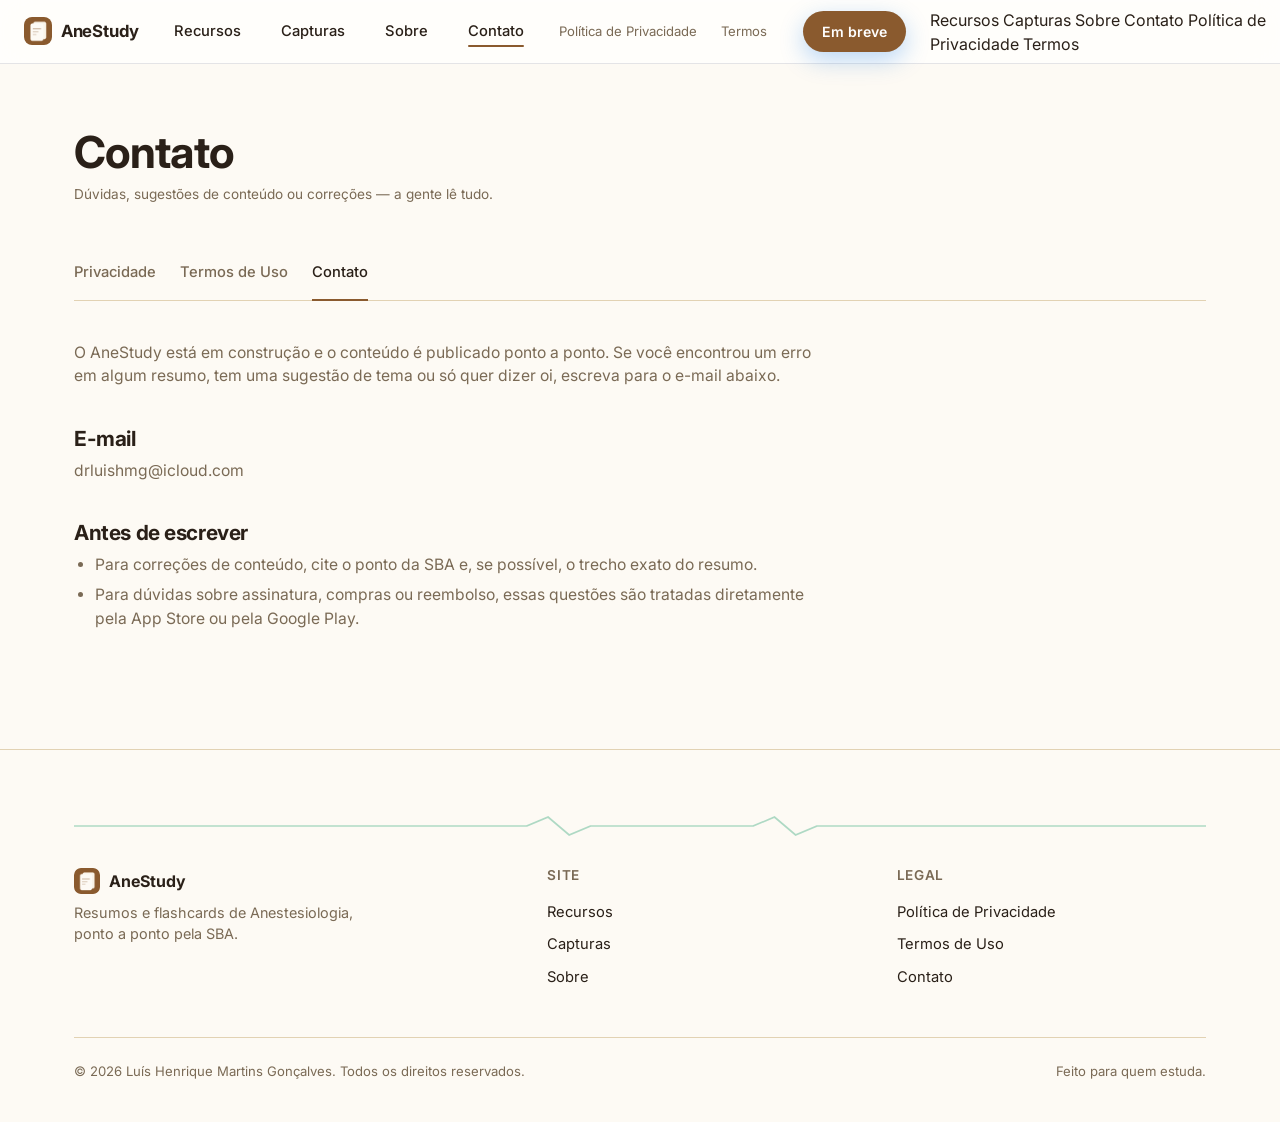
==== contact.html @ 8544f119 "Add files via upload" ====
<!DOCTYPE html>
<html lang="pt-BR">
<head>
<meta charset="UTF-8" />
<meta name="viewport" content="width=device-width, initial-scale=1.0" />
<title>Contato — AneStudy</title>
<meta name="description" content="Fale com o desenvolvedor do AneStudy: dúvidas, sugestões de conteúdo e correções." />
<link rel="canonical" href="https://drluishmg-code.github.io/anestudy/contact.html" />
<meta name="robots" content="index, follow" />

<link rel="icon" type="image/x-icon" href="assets/favicon.ico" />
<link rel="apple-touch-icon" href="assets/apple-touch-icon.png" />
<link rel="manifest" href="manifest.json" />
<meta name="theme-color" content="#8a5a2e" />

<meta property="og:type" content="website" />
<meta property="og:title" content="Contato — AneStudy" />
<meta property="og:description" content="Fale com o desenvolvedor do AneStudy." />
<meta property="og:url" content="https://drluishmg-code.github.io/anestudy/contact.html" />
<meta property="og:locale" content="pt_BR" />

<link rel="preconnect" href="https://fonts.googleapis.com" />
<link rel="preconnect" href="https://fonts.gstatic.com" crossorigin />
<link href="https://fonts.googleapis.com/css2?family=Inter:wght@400;500;600;700;800&family=JetBrains+Mono:wght@500;700&display=swap" rel="stylesheet" />
<link rel="stylesheet" href="style.css" />
</head>
<body>

<a class="visually-hidden" href="#main">Pular para o conteúdo</a>

<header class="site-header">
  <div class="container nav">
    <a href="index.html" class="nav-brand">
      <img src="assets/logo.png" alt="" width="28" height="28" />
      <span>AneStudy</span>
    </a>

    <nav class="nav-links" aria-label="Navegação principal">
      <a href="index.html#recursos">Recursos</a>
      <a href="index.html#capturas">Capturas</a>
      <a href="index.html#sobre">Sobre</a>
      <a href="contact.html" aria-current="page">Contato</a>
    </nav>

    <div class="nav-secondary-links" aria-label="Navegação legal">
      <a href="privacy.html">Política de Privacidade</a>
      <a href="terms.html">Termos</a>
    </div>

    <div class="nav-cta">
      <a href="index.html#download" class="btn btn-primary" style="padding:0.6rem 1.2rem; font-size:0.88rem;">Em breve</a>
      <button class="nav-toggle" aria-label="Abrir menu" aria-expanded="false" aria-controls="navDrawer">
        <span></span><span></span><span></span>
      </button>
    </div>
  </div>

  <div class="nav-drawer" id="navDrawer">
    <a href="index.html#recursos">Recursos</a>
    <a href="index.html#capturas">Capturas</a>
    <a href="index.html#sobre">Sobre</a>
    <a href="contact.html">Contato</a>
    <a href="privacy.html">Política de Privacidade</a>
    <a href="terms.html">Termos</a>
  </div>
</header>

<main id="main">
  <div class="container page-header">
    <h1>Contato</h1>
    <p class="updated-note">Dúvidas, sugestões de conteúdo ou correções — a gente lê tudo.</p>
  </div>

  <div class="container">
    <nav class="legal-nav" aria-label="Navegação legal">
      <a href="privacy.html">Privacidade</a>
      <a href="terms.html">Termos de Uso</a>
      <a href="contact.html" aria-current="page">Contato</a>
    </nav>

    <div class="legal-content">
      <p>O AneStudy está em construção e o conteúdo é publicado ponto a ponto. Se você encontrou um erro em algum resumo, tem uma sugestão de tema ou só quer dizer oi, escreva para o e-mail abaixo.</p>

      <h2>E-mail</h2>
      <p><a href="mailto:drluishmg@icloud.com">drluishmg@icloud.com</a></p>

      <h2>Antes de escrever</h2>
      <ul>
        <li>Para correções de conteúdo, cite o ponto da SBA e, se possível, o trecho exato do resumo.</li>
        <li>Para dúvidas sobre assinatura, compras ou reembolso, essas questões são tratadas diretamente pela App Store ou pela Google Play.</li>
      </ul>
    </div>
  </div>
</main>

<footer class="site-footer">
  <div class="container">
    <svg class="ecg-divider" viewBox="0 0 800 24" preserveAspectRatio="none" aria-hidden="true">
      <path d="M0 12 H320 L335 3 L350 21 L365 12 H480 L495 3 L510 21 L525 12 H800"/>
    </svg>

    <div class="footer-top">
      <div>
        <div class="footer-brand">
          <img src="assets/logo.png" alt="" width="26" height="26" />
          <span>AneStudy</span>
        </div>
        <p class="footer-tagline">Resumos e flashcards de Anestesiologia, ponto a ponto pela SBA.</p>
      </div>

      <div class="footer-col">
        <h4>Site</h4>
        <ul>
          <li><a href="index.html#recursos">Recursos</a></li>
          <li><a href="index.html#capturas">Capturas</a></li>
          <li><a href="index.html#sobre">Sobre</a></li>
        </ul>
      </div>

      <div class="footer-col">
        <h4>Legal</h4>
        <ul>
          <li><a href="privacy.html">Política de Privacidade</a></li>
          <li><a href="terms.html">Termos de Uso</a></li>
          <li><a href="contact.html">Contato</a></li>
        </ul>
      </div>
    </div>

    <div class="footer-bottom">
      <span>© <span data-year>2026</span> Luís Henrique Martins Gonçalves. Todos os direitos reservados.</span>
      <span>Feito para quem estuda.</span>
    </div>
  </div>
</footer>

<button class="back-to-top" aria-label="Voltar ao topo">
  <svg viewBox="0 0 24 24" fill="none" stroke="currentColor" stroke-width="2" stroke-linecap="round" stroke-linejoin="round"><path d="M12 19V5"/><path d="M5 12l7-7 7 7"/></svg>
</button>

<script src="script.js"></script>
</body>
</html>
---- style.css ----
/* ==========================================================================
   AneStudy — Website institucional
   style.css
   Sistema de design: tokens de cor/tipografia + componentes + responsivo
   Baseado na estrutura do site do AnestICU, com paleta própria (sépia/âmbar)
   igual ao tema de leitura do app.
   ========================================================================== */

/* ---------- 1. Design tokens ---------- */
:root {
  /* Cores — extraídas do próprio app (tema sépia de leitura) */
  --color-blue: #8a5a2e;       /* marrom âmbar — cor primária (era azul no AnestICU) */
  --color-blue-dark: #6b4322;
  --color-green: #1f9d6c;
  --color-red: #e2672c;
  --color-red-dark: #c14f1c;

  --color-bg: #fdfaf4;
  --color-bg-alt: #f6ecdc;
  --color-bg-alt-2: #f0e2c9;
  --color-border: #e2d2b3;

  --color-text: #2a2018;
  --color-text-secondary: #7a6a55;
  --color-text-on-dark: #f6ecdc;

  /* Tipografia */
  --font-display: "Inter", -apple-system, BlinkMacSystemFont, "Segoe UI", sans-serif;
  --font-body: "Inter", -apple-system, BlinkMacSystemFont, "Segoe UI", sans-serif;
  --font-mono: "JetBrains Mono", "SFMono-Regular", Menlo, monospace;

  /* Espaçamento */
  --space-xs: 0.5rem;
  --space-sm: 1rem;
  --space-md: 1.5rem;
  --space-lg: 2.5rem;
  --space-xl: 4rem;
  --space-2xl: 7rem;

  /* Raios e sombras */
  --radius-sm: 12px;
  --radius-md: 20px;
  --radius-lg: 32px;
  --shadow-sm: 0 2px 10px rgba(0, 0, 0, 0.06);
  --shadow-md: 0 12px 40px rgba(0, 0, 0, 0.08);
  --shadow-lg: 0 24px 70px rgba(0, 0, 0, 0.12);

  /* Transições */
  --ease: cubic-bezier(0.22, 1, 0.36, 1);
  --dur-fast: 0.2s;
  --dur-med: 0.5s;
  --dur-slow: 0.9s;

  --header-h: 64px;
  --max-w: 1180px;
}

/* ---------- 2. Reset ---------- */
*,
*::before,
*::after {
  box-sizing: border-box;
  margin: 0;
  padding: 0;
}

html {
  scroll-behavior: smooth;
  -webkit-text-size-adjust: 100%;
}

@media (prefers-reduced-motion: reduce) {
  html {
    scroll-behavior: auto;
  }
  *,
  *::before,
  *::after {
    animation-duration: 0.001ms !important;
    animation-iteration-count: 1 !important;
    transition-duration: 0.001ms !important;
    scroll-behavior: auto !important;
  }
}

body {
  font-family: var(--font-body);
  color: var(--color-text);
  background: var(--color-bg);
  line-height: 1.5;
  -webkit-font-smoothing: antialiased;
  overflow-x: hidden;
}

img {
  max-width: 100%;
  display: block;
}

a {
  color: inherit;
  text-decoration: none;
}

ul {
  list-style: none;
}

button {
  font: inherit;
  cursor: pointer;
  border: none;
  background: none;
  color: inherit;
}

/* Foco visível para acessibilidade */
a:focus-visible,
button:focus-visible,
input:focus-visible,
textarea:focus-visible {
  outline: 2px solid var(--color-blue);
  outline-offset: 3px;
  border-radius: 4px;
}

.visually-hidden {
  position: absolute;
  left: -9999px;
  top: auto;
  z-index: 1000;
  background: var(--color-blue);
  color: #fff;
  padding: 0.6rem 1rem;
  border-radius: var(--radius-sm);
}

.visually-hidden:focus {
  left: var(--space-md);
  top: var(--space-xs);
}

.container {
  max-width: var(--max-w);
  margin-inline: auto;
  padding-inline: var(--space-md);
}

.section {
  padding-block: var(--space-2xl);
}

.section-alt {
  background: var(--color-bg-alt);
}

.eyebrow {
  display: inline-block;
  font-size: 0.8rem;
  font-weight: 600;
  letter-spacing: 0.06em;
  text-transform: uppercase;
  color: var(--color-blue);
  margin-bottom: var(--space-sm);
}

.section-head {
  max-width: 640px;
  margin-bottom: var(--space-xl);
}

.section-head.center {
  margin-inline: auto;
  text-align: center;
}

h1,
h2,
h3,
h4 {
  font-family: var(--font-display);
  font-weight: 700;
  letter-spacing: -0.02em;
  line-height: 1.1;
}

h2 {
  font-size: clamp(1.9rem, 3.4vw, 2.75rem);
}

h3 {
  font-size: 1.2rem;
}

p {
  color: var(--color-text-secondary);
}

.lede {
  font-size: clamp(1.05rem, 1.5vw, 1.25rem);
}

/* ---------- 3. Botões ---------- */
.btn {
  display: inline-flex;
  align-items: center;
  justify-content: center;
  gap: 0.5rem;
  padding: 0.9rem 1.7rem;
  border-radius: 999px;
  font-weight: 600;
  font-size: 0.98rem;
  transition: transform var(--dur-fast) var(--ease), box-shadow var(--dur-fast) var(--ease), background var(--dur-fast) var(--ease);
  white-space: nowrap;
}

.btn:hover {
  transform: translateY(-2px);
}

.btn:active {
  transform: translateY(0);
}

.btn-primary {
  background: var(--color-blue);
  color: #fff;
  box-shadow: 0 8px 24px rgba(0, 113, 227, 0.28);
}

.btn-primary:hover {
  background: var(--color-blue-dark);
  box-shadow: 0 12px 30px rgba(0, 113, 227, 0.36);
}

.btn-secondary {
  background: var(--color-bg-alt-2);
  color: var(--color-text);
  border: 1px solid var(--color-border);
}

.btn-secondary:hover {
  background: #e4e7ea;
}

.btn-secondary[aria-disabled="true"] {
  opacity: 0.55;
  pointer-events: none;
}

.btn-ghost {
  color: var(--color-blue);
  font-weight: 600;
}

.btn-lg {
  padding: 1.05rem 2rem;
  font-size: 1.05rem;
}

/* ---------- 4. Header ---------- */
.site-header {
  position: fixed;
  inset-block-start: 0;
  inset-inline: 0;
  height: var(--header-h);
  z-index: 100;
  display: flex;
  align-items: center;
  background: rgba(255, 255, 255, 0.72);
  backdrop-filter: saturate(180%) blur(20px);
  -webkit-backdrop-filter: saturate(180%) blur(20px);
  border-bottom: 1px solid rgba(210, 210, 215, 0.6);
  transition: box-shadow var(--dur-fast) var(--ease);
}

.site-header.is-scrolled {
  box-shadow: var(--shadow-sm);
}

.nav {
  width: 100%;
  display: flex;
  align-items: center;
  justify-content: space-between;
}

.nav-brand {
  display: flex;
  align-items: center;
  gap: 0.55rem;
  font-weight: 700;
  font-size: 1.05rem;
  letter-spacing: -0.01em;
}

.nav-brand img {
  width: 28px;
  height: 28px;
  border-radius: 8px;
}

.nav-links {
  display: flex;
  align-items: center;
  gap: var(--space-lg);
}

.nav-links a {
  font-size: 0.92rem;
  font-weight: 500;
  color: var(--color-text);
  position: relative;
  padding-block: 4px;
}

.nav-links a::after {
  content: "";
  position: absolute;
  left: 0;
  right: 100%;
  bottom: 0;
  height: 2px;
  background: var(--color-blue);
  transition: right var(--dur-fast) var(--ease);
  border-radius: 2px;
}

.nav-links a:hover::after,
.nav-links a[aria-current="page"]::after {
  right: 0;
}

.nav-secondary-links {
  display: flex;
  gap: var(--space-md);
}

.nav-secondary-links a {
  font-size: 0.82rem;
  color: var(--color-text-secondary);
}

.nav-toggle {
  display: none;
  flex-direction: column;
  gap: 5px;
  padding: 8px;
}

.nav-toggle span {
  width: 22px;
  height: 2px;
  background: var(--color-text);
  border-radius: 2px;
  transition: transform var(--dur-fast) var(--ease), opacity var(--dur-fast) var(--ease);
}

.nav-cta {
  display: flex;
  align-items: center;
  gap: var(--space-sm);
}

/* ---------- 5. Hero ---------- */
.hero {
  position: relative;
  padding-block-start: calc(var(--header-h) + var(--space-xl));
  padding-block-end: var(--space-2xl);
  overflow: hidden;
}

.hero .container {
  display: grid;
  grid-template-columns: 1.05fr 0.95fr;
  gap: var(--space-xl);
  align-items: center;
}

.hero-copy .eyebrow {
  display: flex;
  align-items: center;
  gap: 0.4rem;
}

.hero-copy h1 {
  font-size: clamp(2.6rem, 6vw, 4.2rem);
  margin-bottom: var(--space-sm);
}

.hero-copy .lede-title {
  font-size: clamp(1.15rem, 2vw, 1.4rem);
  color: var(--color-text);
  font-weight: 600;
  margin-bottom: var(--space-sm);
}

.hero-copy p.lede {
  margin-bottom: var(--space-lg);
  max-width: 46ch;
}

.hero-actions {
  display: flex;
  flex-wrap: wrap;
  gap: var(--space-sm);
  margin-bottom: var(--space-lg);
}

.hero-meta {
  display: flex;
  gap: var(--space-lg);
  flex-wrap: wrap;
}

.hero-meta div {
  display: flex;
  flex-direction: column;
}

.hero-meta strong {
  font-family: var(--font-mono);
  font-size: 1.3rem;
  color: var(--color-text);
}

.hero-meta span {
  font-size: 0.8rem;
  color: var(--color-text-secondary);
}

/* Traçado de ECG — elemento assinatura do site */
.hero-ecg {
  position: absolute;
  inset-inline-start: 0;
  inset-block-end: 6%;
  width: 55%;
  height: 90px;
  opacity: 0.5;
  pointer-events: none;
  z-index: 0;
}

.hero-ecg path {
  fill: none;
  stroke: var(--color-blue);
  stroke-width: 2;
  stroke-linecap: round;
  stroke-linejoin: round;
  stroke-dasharray: 1400;
  stroke-dashoffset: 1400;
  animation: draw-ecg 3.2s var(--ease) 0.3s forwards, pulse-ecg 2.6s ease-in-out 3.6s infinite;
}

@keyframes draw-ecg {
  to {
    stroke-dashoffset: 0;
  }
}

@keyframes pulse-ecg {
  0%,
  100% {
    opacity: 0.35;
  }
  50% {
    opacity: 0.6;
  }
}

/* Mockup do telefone (placeholder para screenshot real) */
.phone-mock {
  position: relative;
  width: min(300px, 78vw);
  margin-inline: auto;
  aspect-ratio: 9 / 19.5;
  border-radius: 46px;
  background: #0b0c0e;
  padding: 12px;
  box-shadow: var(--shadow-lg);
  isolation: isolate;
}

.phone-mock::before {
  content: "";
  position: absolute;
  top: 12px;
  left: 50%;
  translate: -50% 0;
  width: 34%;
  height: 22px;
  background: #0b0c0e;
  border-radius: 20px;
  z-index: 2;
}

.phone-screen {
  width: 100%;
  height: 100%;
  border-radius: 34px;
  overflow: hidden;
  background: linear-gradient(160deg, #f3e6cf 0%, #f6ecdc 55%, #eadfc4 100%);
  position: relative;
}

.phone-screen img {
  width: 100%;
  height: 100%;
  object-fit: cover;
}

.phone-screen .mock-ui {
  padding: 40px 16px 16px;
  display: flex;
  flex-direction: column;
  gap: 10px;
  height: 100%;
}

.mock-ui .mock-topbar {
  font-family: var(--font-mono);
  font-size: 0.62rem;
  color: var(--color-text-secondary);
  display: flex;
  justify-content: space-between;
  margin-bottom: 6px;
}

.mock-card {
  background: #fff;
  border-radius: 14px;
  padding: 12px;
  box-shadow: var(--shadow-sm);
  display: flex;
  flex-direction: column;
  gap: 6px;
}

.mock-card .mock-title {
  font-size: 0.72rem;
  font-weight: 700;
  color: var(--color-text);
}

.mock-card .mock-line {
  height: 6px;
  border-radius: 3px;
  background: var(--color-bg-alt-2);
}

.mock-card .mock-line.short {
  width: 55%;
}

.mock-badge {
  display: inline-flex;
  align-self: flex-start;
  font-family: var(--font-mono);
  font-size: 0.6rem;
  font-weight: 700;
  padding: 3px 8px;
  border-radius: 8px;
}

.mock-badge.blue {
  background: rgba(0, 113, 227, 0.12);
  color: var(--color-blue);
}

.mock-badge.green {
  background: rgba(18, 183, 106, 0.14);
  color: var(--color-green);
}

.mock-badge.red {
  background: rgba(255, 59, 48, 0.12);
  color: var(--color-red-dark);
}

.hero-figure {
  position: relative;
  z-index: 1;
}

.floating-chip {
  position: absolute;
  background: #fff;
  border-radius: var(--radius-sm);
  box-shadow: var(--shadow-md);
  padding: 0.65rem 0.9rem;
  font-family: var(--font-mono);
  font-size: 0.72rem;
  display: flex;
  align-items: center;
  gap: 0.5rem;
  animation: float 5s ease-in-out infinite;
}

.floating-chip.chip-1 {
  top: 8%;
  right: -6%;
  animation-delay: 0.2s;
}

.floating-chip.chip-2 {
  bottom: 14%;
  left: -10%;
  animation-delay: 1.2s;
}

.floating-chip .dot {
  width: 8px;
  height: 8px;
  border-radius: 50%;
}

.dot.green {
  background: var(--color-green);
}
.dot.blue {
  background: var(--color-blue);
}

@keyframes float {
  0%,
  100% {
    transform: translateY(0);
  }
  50% {
    transform: translateY(-10px);
  }
}

/* ---------- 6. Marquee de destaque ---------- */
.trust-bar {
  border-block: 1px solid var(--color-border);
  padding-block: var(--space-md);
}

.trust-bar ul {
  display: flex;
  justify-content: center;
  flex-wrap: wrap;
  gap: var(--space-lg);
  font-size: 0.85rem;
  color: var(--color-text-secondary);
  font-weight: 500;
}

.trust-bar li {
  display: flex;
  align-items: center;
  gap: 0.45rem;
}

.trust-bar svg {
  width: 16px;
  height: 16px;
  flex-shrink: 0;
}

/* ---------- 7. Recursos (features) ---------- */
.features-grid {
  display: grid;
  grid-template-columns: repeat(4, 1fr);
  gap: var(--space-sm);
}

.feature-card {
  background: var(--color-bg);
  border: 1px solid var(--color-border);
  border-radius: var(--radius-md);
  padding: var(--space-md);
  transition: transform var(--dur-fast) var(--ease), box-shadow var(--dur-fast) var(--ease), border-color var(--dur-fast) var(--ease);
}

.feature-card:hover {
  transform: translateY(-4px);
  box-shadow: var(--shadow-md);
  border-color: transparent;
}

.feature-icon {
  width: 44px;
  height: 44px;
  border-radius: 12px;
  display: flex;
  align-items: center;
  justify-content: center;
  margin-bottom: var(--space-sm);
}

.feature-icon svg {
  width: 22px;
  height: 22px;
  stroke: #fff;
}

.feature-icon.blue {
  background: var(--color-blue);
}
.feature-icon.green {
  background: var(--color-green);
}
.feature-icon.red {
  background: var(--color-red);
}

.feature-card h3 {
  margin-bottom: 0.35rem;
}

.feature-card p {
  font-size: 0.9rem;
}

/* ---------- 8. Capturas / carrossel ---------- */
.carousel {
  position: relative;
}

.carousel-track-wrap {
  overflow: hidden;
  border-radius: var(--radius-lg);
}

.carousel-track {
  display: flex;
  transition: transform var(--dur-med) var(--ease);
}

.carousel-slide {
  flex: 0 0 100%;
  display: flex;
  justify-content: center;
  padding: var(--space-lg) var(--space-md);
  background: var(--color-bg-alt);
}

.carousel-slide .phone-mock {
  width: min(240px, 60vw);
}

.carousel-caption {
  text-align: center;
  margin-top: var(--space-sm);
  font-size: 0.85rem;
  color: var(--color-text-secondary);
}

.carousel-controls {
  display: flex;
  align-items: center;
  justify-content: center;
  gap: var(--space-md);
  margin-top: var(--space-md);
}

.carousel-btn {
  width: 42px;
  height: 42px;
  border-radius: 50%;
  border: 1px solid var(--color-border);
  display: flex;
  align-items: center;
  justify-content: center;
  transition: background var(--dur-fast) var(--ease), transform var(--dur-fast) var(--ease);
}

.carousel-btn:hover {
  background: var(--color-bg-alt-2);
  transform: scale(1.05);
}

.carousel-btn svg {
  width: 18px;
  height: 18px;
}

.carousel-dots {
  display: flex;
  gap: 8px;
}

.carousel-dots button {
  width: 8px;
  height: 8px;
  border-radius: 50%;
  background: var(--color-border);
  transition: background var(--dur-fast) var(--ease), width var(--dur-fast) var(--ease);
}

.carousel-dots button[aria-current="true"] {
  background: var(--color-blue);
  width: 22px;
  border-radius: 4px;
}

/* Múltiplos telefones lado a lado em telas largas */
@media (min-width: 900px) {
  .carousel-track-wrap {
    display: none;
  }
  .screens-row {
    display: grid;
    grid-template-columns: repeat(4, 1fr);
    gap: var(--space-md);
  }
  .screens-row .phone-mock {
    width: 100%;
  }
  .screens-row-item p {
    text-align: center;
    margin-top: var(--space-xs);
    font-size: 0.85rem;
  }
}

@media (max-width: 899px) {
  .screens-row {
    display: none;
  }
}

/* ---------- 9. Sobre ---------- */
.about-grid {
  display: grid;
  grid-template-columns: 0.9fr 1.1fr;
  gap: var(--space-xl);
  align-items: center;
}

.about-visual {
  background: var(--color-bg-alt);
  border-radius: var(--radius-lg);
  padding: var(--space-lg);
  display: flex;
  flex-direction: column;
  gap: var(--space-sm);
}

.stat-row {
  display: flex;
  justify-content: space-between;
  padding-block: var(--space-sm);
  border-bottom: 1px solid var(--color-border);
}

.stat-row:last-child {
  border-bottom: none;
}

.stat-row strong {
  font-family: var(--font-mono);
  font-size: 1.6rem;
}

.stat-row span {
  font-size: 0.82rem;
  color: var(--color-text-secondary);
  max-width: 16ch;
  text-align: right;
}

.about-copy h2 {
  margin-bottom: var(--space-sm);
}

.about-copy p + p {
  margin-top: var(--space-sm);
}

/* ---------- 10. Aviso importante (callout) ---------- */
.notice {
  border: 1px solid rgba(255, 59, 48, 0.25);
  background: linear-gradient(180deg, rgba(255, 59, 48, 0.06), rgba(255, 59, 48, 0.02));
  border-radius: var(--radius-lg);
  padding: var(--space-lg);
  display: flex;
  gap: var(--space-md);
  align-items: flex-start;
}

.notice-icon {
  flex-shrink: 0;
  width: 46px;
  height: 46px;
  border-radius: 50%;
  background: var(--color-red);
  display: flex;
  align-items: center;
  justify-content: center;
}

.notice-icon svg {
  width: 22px;
  height: 22px;
  stroke: #fff;
}

.notice h3 {
  margin-bottom: 0.4rem;
}

.notice p {
  color: var(--color-text);
  font-size: 0.95rem;
}

.notice p + p {
  margin-top: 0.5rem;
}

/* ---------- 11. CTA final ---------- */
.final-cta {
  text-align: center;
  background: linear-gradient(160deg, #f3e6cf 0%, #f6ecdc 60%, #eadfc4 100%);
  border-radius: var(--radius-lg);
  padding: var(--space-2xl) var(--space-md);
  margin-inline: var(--space-md);
}

.final-cta h2 {
  margin-bottom: var(--space-xs);
}

.final-cta p {
  margin-bottom: var(--space-lg);
}

.final-cta .hero-actions {
  justify-content: center;
}

/* ---------- 12. Páginas internas (privacidade / termos / contato) ---------- */
.page-header {
  padding-block-start: calc(var(--header-h) + var(--space-xl));
  padding-block-end: var(--space-lg);
}

.page-header h1 {
  font-size: clamp(2rem, 4vw, 2.75rem);
  margin-bottom: var(--space-xs);
}

.updated-note {
  font-size: 0.85rem;
  color: var(--color-text-secondary);
}

.legal-content {
  max-width: 760px;
  padding-block-end: var(--space-2xl);
}

.legal-content h2 {
  font-size: 1.3rem;
  margin-top: var(--space-lg);
  margin-bottom: var(--space-xs);
}

.legal-content p,
.legal-content li {
  color: var(--color-text-secondary);
  margin-bottom: var(--space-xs);
  font-size: 0.98rem;
}

.legal-content ul {
  list-style: disc;
  padding-inline-start: 1.3rem;
}

.legal-content ul li {
  margin-bottom: 0.4rem;
}

.legal-nav {
  display: flex;
  gap: var(--space-md);
  margin-bottom: var(--space-lg);
  border-bottom: 1px solid var(--color-border);
}

.legal-nav a {
  padding-block: var(--space-sm);
  font-weight: 500;
  font-size: 0.92rem;
  color: var(--color-text-secondary);
  border-bottom: 2px solid transparent;
  margin-bottom: -1px;
}

.legal-nav a[aria-current="page"] {
  color: var(--color-text);
  border-color: var(--color-blue);
}

/* Contato */
.contact-grid {
  display: grid;
  grid-template-columns: repeat(2, 1fr);
  gap: var(--space-md);
  max-width: 800px;
}

.contact-card {
  border: 1px solid var(--color-border);
  border-radius: var(--radius-md);
  padding: var(--space-lg);
  display: flex;
  flex-direction: column;
  gap: var(--space-sm);
  transition: box-shadow var(--dur-fast) var(--ease), transform var(--dur-fast) var(--ease);
}

.contact-card:hover {
  box-shadow: var(--shadow-md);
  transform: translateY(-3px);
}

.contact-card .feature-icon {
  margin-bottom: 0;
}

.contact-card h3 {
  margin-top: var(--space-xs);
}

.contact-card p {
  font-size: 0.9rem;
}

/* ---------- 13. Footer ---------- */
.site-footer {
  border-top: 1px solid var(--color-border);
  padding-block: var(--space-xl) var(--space-lg);
}

.footer-top {
  display: grid;
  grid-template-columns: 1.4fr 1fr 1fr;
  gap: var(--space-lg);
  margin-bottom: var(--space-lg);
}

.footer-brand {
  display: flex;
  align-items: center;
  gap: 0.55rem;
  font-weight: 700;
  margin-bottom: var(--space-xs);
}

.footer-brand img {
  width: 26px;
  height: 26px;
  border-radius: 7px;
}

.footer-tagline {
  font-size: 0.9rem;
  max-width: 32ch;
}

.footer-col h4 {
  font-size: 0.85rem;
  margin-bottom: var(--space-sm);
  color: var(--color-text-secondary);
  text-transform: uppercase;
  letter-spacing: 0.05em;
  font-weight: 600;
}

.footer-col ul li {
  margin-bottom: 0.55rem;
}

.footer-col a {
  font-size: 0.92rem;
  color: var(--color-text);
}

.footer-col a:hover {
  color: var(--color-blue);
}

.footer-bottom {
  display: flex;
  justify-content: space-between;
  align-items: center;
  flex-wrap: wrap;
  gap: var(--space-sm);
  padding-top: var(--space-md);
  border-top: 1px solid var(--color-border);
  font-size: 0.82rem;
  color: var(--color-text-secondary);
}

.ecg-divider {
  width: 100%;
  height: 24px;
  opacity: 0.35;
  margin-bottom: var(--space-md);
}

.ecg-divider path {
  fill: none;
  stroke: var(--color-green);
  stroke-width: 1.5;
}

/* ---------- 14. Botão voltar ao topo ---------- */
.back-to-top {
  position: fixed;
  inset-block-end: 24px;
  inset-inline-end: 24px;
  width: 46px;
  height: 46px;
  border-radius: 50%;
  background: var(--color-text);
  color: #fff;
  display: flex;
  align-items: center;
  justify-content: center;
  box-shadow: var(--shadow-md);
  opacity: 0;
  visibility: hidden;
  transform: translateY(10px);
  transition: opacity var(--dur-fast) var(--ease), transform var(--dur-fast) var(--ease), visibility var(--dur-fast);
  z-index: 90;
}

.back-to-top.is-visible {
  opacity: 1;
  visibility: visible;
  transform: translateY(0);
}

.back-to-top svg {
  width: 18px;
  height: 18px;
  stroke: #fff;
}

/* ---------- 15. Reveal on scroll ---------- */
.reveal {
  opacity: 0;
  transform: translateY(18px);
  transition: opacity var(--dur-slow) var(--ease), transform var(--dur-slow) var(--ease);
}

.reveal.is-visible {
  opacity: 1;
  transform: translateY(0);
}

/* ---------- 16. Responsivo ---------- */
@media (max-width: 1024px) {
  .features-grid {
    grid-template-columns: repeat(3, 1fr);
  }
  .contact-grid {
    grid-template-columns: 1fr;
  }
}

@media (max-width: 860px) {
  .nav-links,
  .nav-secondary-links {
    display: none;
  }

  .nav-toggle {
    display: flex;
  }

  .nav-drawer {
    position: fixed;
    top: var(--header-h);
    left: 0;
    right: 0;
    background: rgba(255, 255, 255, 0.98);
    backdrop-filter: blur(16px);
    border-bottom: 1px solid var(--color-border);
    padding: var(--space-md);
    display: flex;
    flex-direction: column;
    gap: var(--space-sm);
    transform: translateY(-8px);
    opacity: 0;
    visibility: hidden;
    transition: all var(--dur-fast) var(--ease);
  }

  .nav-drawer.is-open {
    transform: translateY(0);
    opacity: 1;
    visibility: visible;
  }

  .nav-drawer a {
    font-weight: 500;
    padding-block: 0.4rem;
  }

  .hero .container {
    grid-template-columns: 1fr;
    text-align: center;
  }

  .hero-copy .lede,
  .hero-copy p.lede {
    margin-inline: auto;
  }

  .hero-actions,
  .hero-meta {
    justify-content: center;
  }

  .hero-figure {
    order: -1;
  }

  .floating-chip.chip-2 {
    left: 2%;
  }
  .floating-chip.chip-1 {
    right: 2%;
  }

  .features-grid {
    grid-template-columns: repeat(2, 1fr);
  }

  .about-grid {
    grid-template-columns: 1fr;
  }

  .footer-top {
    grid-template-columns: 1fr 1fr;
  }
}

@media (max-width: 560px) {
  .section {
    padding-block: var(--space-xl);
  }
  .features-grid {
    grid-template-columns: 1fr 1fr;
    gap: var(--space-xs);
  }
  .footer-top {
    grid-template-columns: 1fr;
  }
  .notice {
    flex-direction: column;
  }
  .final-cta {
    margin-inline: 0;
    border-radius: var(--radius-md);
  }
}


/* ===== Hero com screenshot real ===== */

.hero-figure{
    display:flex;
    justify-content:center;
    align-items:center;
}

.hero-app-image{
    width:min(430px, 95%);
    height:auto;
    display:block;

    border-radius:42px;

    box-shadow:
        0 30px 70px rgba(0,0,0,.45),
        0 10px 25px rgba(0,0,0,.25);

    transition:transform .35s ease;
}

.hero-app-image:hover{
    transform:translateY(-6px);
}


/* ================= CAPTURAS ================= */

.screens-gallery{
    display:grid;
    grid-template-columns:repeat(2,minmax(260px,340px));
    justify-content:center;
    gap:42px;
    margin-top:60px;
}

.screen-card{
    transition:.3s;
}

.screen-card img{
    width:100%;
    display:block;
    border-radius:28px;
    box-shadow:0 18px 45px rgba(0,0,0,.22);
}

.screen-card:hover{
    transform:translateY(-6px);
}

.screen-card:hover img{
    transform:scale(1.02);
}

.screen-card figcaption{
    text-align:center;
    margin-top:14px;
    font-weight:600;
    color:#8a7a63;
}

@media (max-width:900px){

.screens-gallery{
    grid-template-columns:1fr;
    max-width:340px;
    margin:auto;
}

}


.appstore-link{
  display:inline-block;
  transition:transform .2s ease;
}

.appstore-link:hover{
  transform:translateY(-2px);
}

.appstore-badge{
  width:180px;
  height:auto;
  display:block;
}

.store-badge{
    height:60px;
    width:auto;
    display:block;
    transition:transform .2s ease;
}

.store-badge:hover{
    transform:translateY(-2px);
}
/* ==========================================================================
   Botões de loja — "Em breve"
   Feitos em CSS/SVG (sem depender de badge oficial) para funcionar antes do
   lançamento. Quando o app for publicado, troque o href="#" pelo link real
   e remova a classe "is-soon" de cada .store-btn (ver comentário no HTML).
   ========================================================================== */
.store-actions {
  display: flex;
  flex-wrap: wrap;
  gap: 14px;
}

.store-btn {
  display: inline-flex;
  align-items: center;
  gap: 10px;
  background: var(--color-text);
  color: var(--color-text-on-dark);
  border-radius: 12px;
  padding: 0.6rem 1.1rem;
  min-width: 172px;
  text-decoration: none;
  transition: transform var(--dur-fast) var(--ease), opacity var(--dur-fast) var(--ease);
}

.store-btn svg {
  width: 26px;
  height: 26px;
  flex-shrink: 0;
  fill: var(--color-text-on-dark);
}

.store-btn-copy {
  display: flex;
  flex-direction: column;
  line-height: 1.15;
}

.store-btn-copy small {
  font-size: 0.68rem;
  opacity: 0.75;
  letter-spacing: 0.02em;
}

.store-btn-copy strong {
  font-size: 1.02rem;
  font-weight: 600;
}

.store-btn:hover {
  transform: translateY(-2px);
}

/* Estado "em breve": mesmo visual, mas não clicável e com selo sutil */
.store-btn.is-soon {
  cursor: default;
  position: relative;
  opacity: 0.92;
}

.store-btn.is-soon:hover {
  transform: none;
}

.store-btn-soon-tag {
  position: absolute;
  top: -9px;
  right: -8px;
  background: var(--color-red);
  color: #fff;
  font-size: 0.62rem;
  font-weight: 700;
  letter-spacing: 0.04em;
  text-transform: uppercase;
  padding: 3px 8px;
  border-radius: 999px;
  box-shadow: var(--shadow-sm);
}
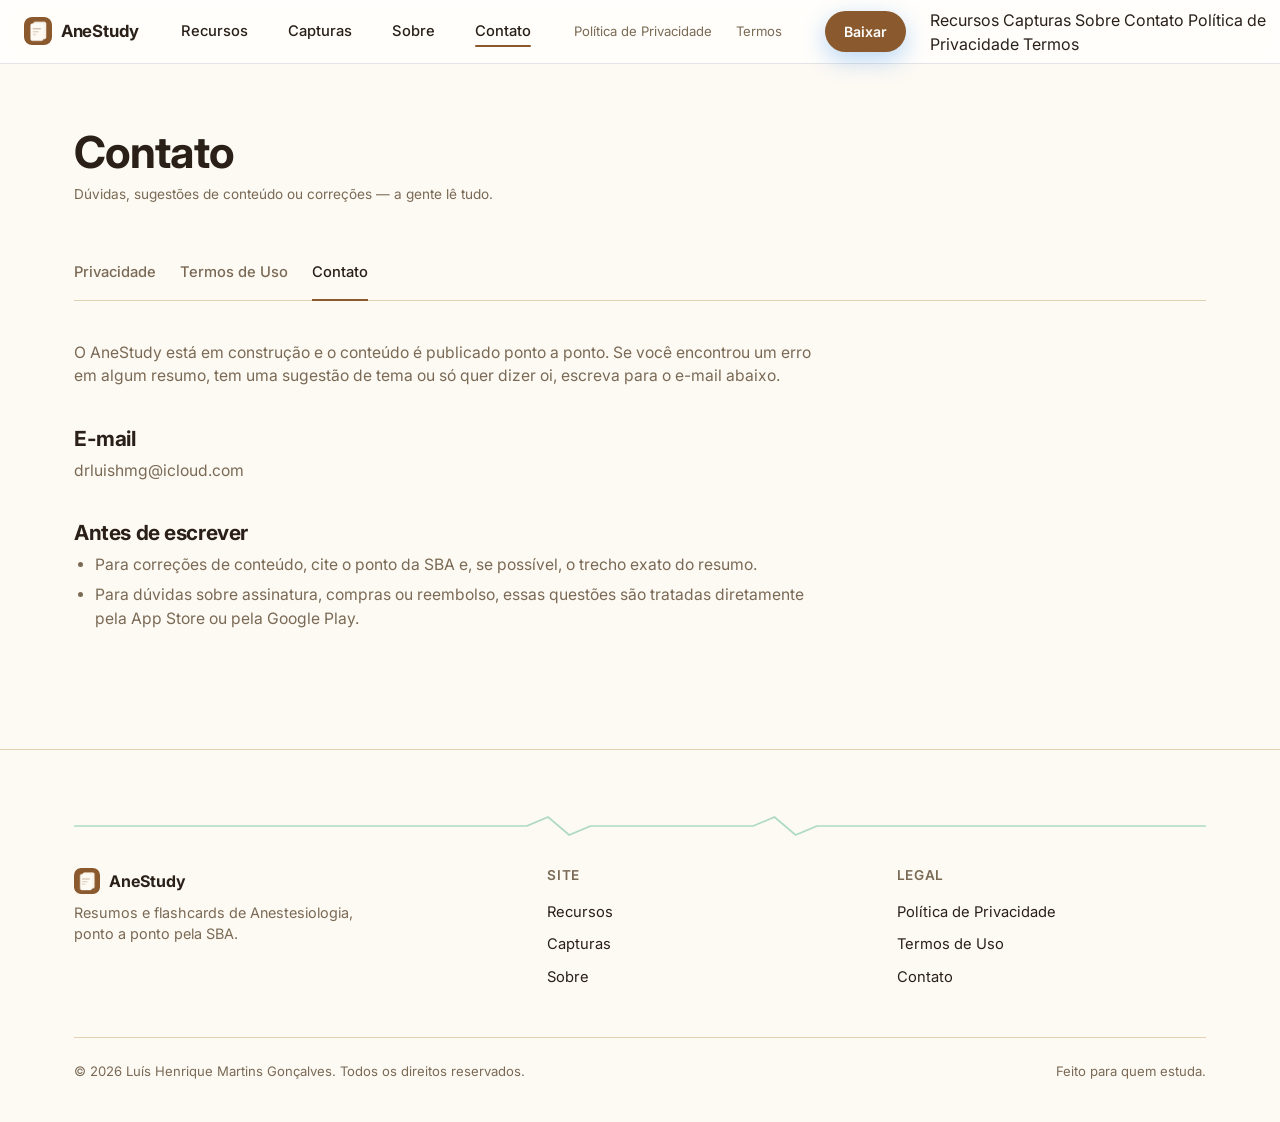
==== commit a44d7e55: "Add files via upload" ====
--- a/contact.html
+++ b/contact.html
@@ -48,7 +48,7 @@
     </div>
 
     <div class="nav-cta">
-      <a href="index.html#download" class="btn btn-primary" style="padding:0.6rem 1.2rem; font-size:0.88rem;">Em breve</a>
+      <a href="https://apps.apple.com/us/app/anestudy/id6807868152" class="btn btn-primary" style="padding:0.6rem 1.2rem; font-size:0.88rem;">Baixar</a>
       <button class="nav-toggle" aria-label="Abrir menu" aria-expanded="false" aria-controls="navDrawer">
         <span></span><span></span><span></span>
       </button>
